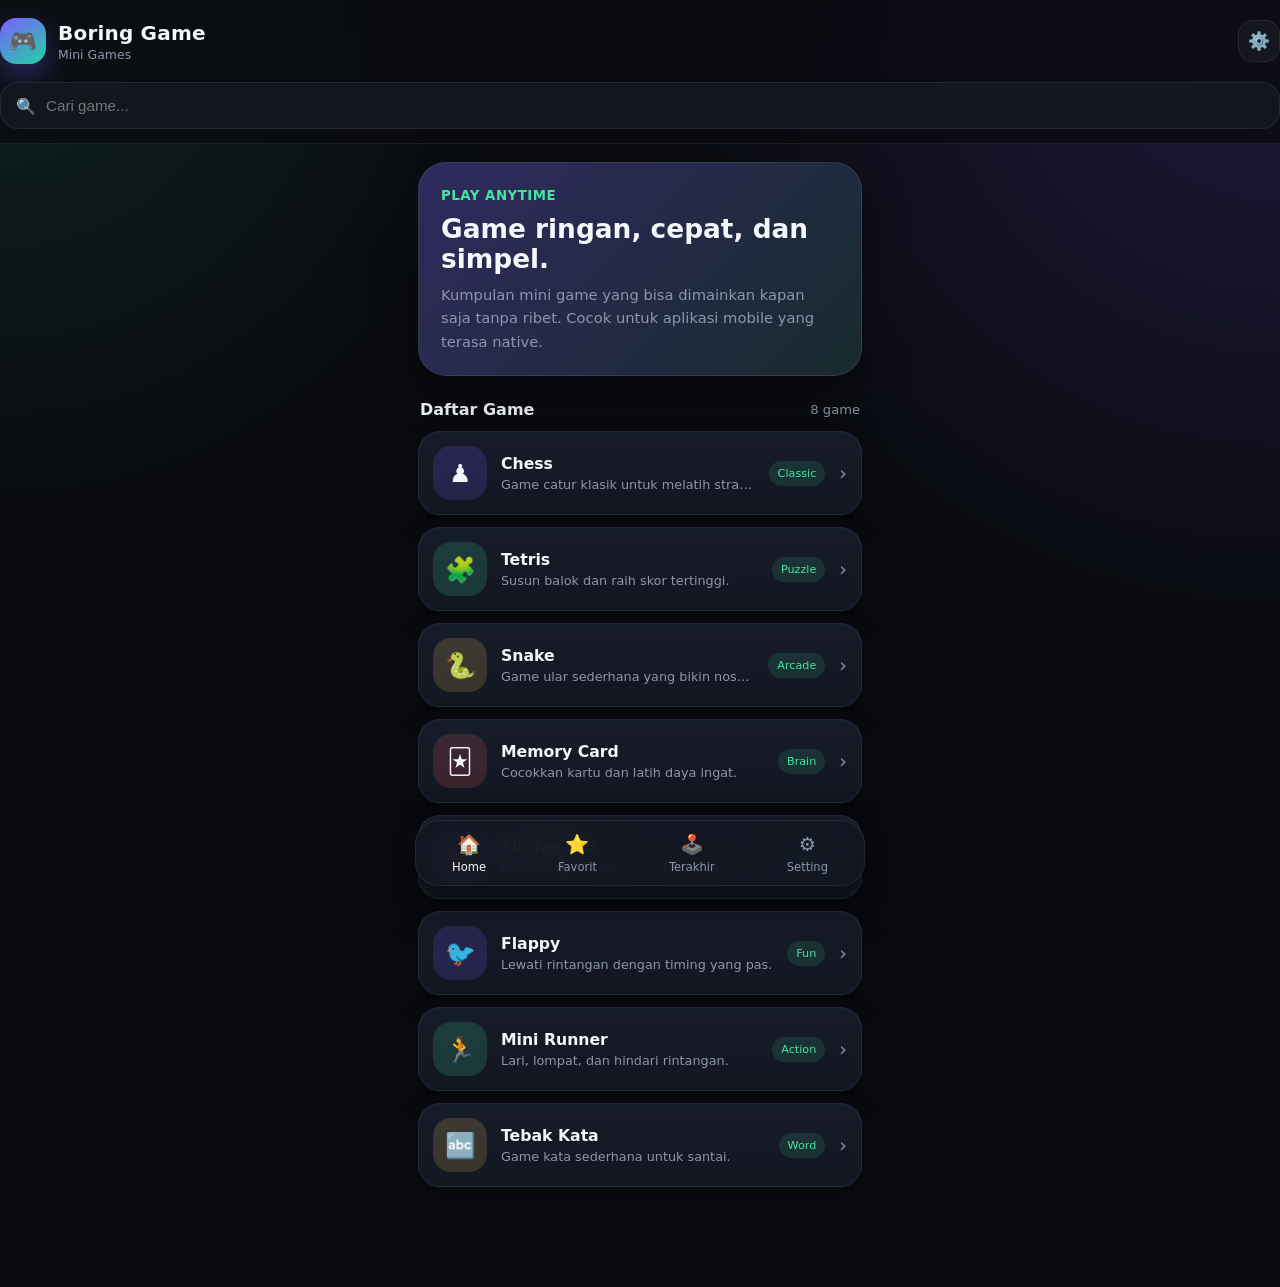
==== index.html @ 553b9659 "Update index.html" ====
<!DOCTYPE html>
<html lang="id">
<head>
<meta charset="UTF-8" />
<meta name="viewport" content="width=device-width, initial-scale=1.0, viewport-fit=cover" />
<title>Boring Game</title>
<link rel="stylesheet" href="style.css">
<link rel="stylesheet" href="css/header.css">
<link rel="stylesheet" href="css/footer.css">
</head>

<body>
  <div id="header"></div>
<main class="app">

  <section class="hero">
    <small>PLAY ANYTIME</small>
    <h2>Game ringan, cepat, dan simpel.</h2>
    <p>
      Kumpulan mini game yang bisa dimainkan kapan saja tanpa ribet.
      Cocok untuk aplikasi mobile yang terasa native.
    </p>
  </section>

  <div class="section-title">
    <h3>Daftar Game</h3>
    <span id="gameCount">8 game</span>
  </div>

  <section class="game-list" id="gameList">

    <a href="games/chess.html" class="game-card" style="--i:1" data-title="chess catur">
      <div class="game-icon purple">♟️</div>
      <div class="game-info">
        <h4>Chess</h4>
        <p>Game catur klasik untuk melatih strategi.</p>
      </div>
      <span class="badge">Classic</span>
      <span class="arrow">›</span>
    </a>

    <a href="games/tetris.html" class="game-card" style="--i:2" data-title="tetris puzzle balok">
      <div class="game-icon green">🧩</div>
      <div class="game-info">
        <h4>Tetris</h4>
        <p>Susun balok dan raih skor tertinggi.</p>
      </div>
      <span class="badge">Puzzle</span>
      <span class="arrow">›</span>
    </a>

    <a href="games/snake.html" class="game-card" style="--i:3" data-title="ular snake">
      <div class="game-icon yellow">🐍</div>
      <div class="game-info">
        <h4>Snake</h4>
        <p>Game ular sederhana yang bikin nostalgia.</p>
      </div>
      <span class="badge">Arcade</span>
      <span class="arrow">›</span>
    </a>

    <a href="games/memory.html" class="game-card" style="--i:4" data-title="memory card kartu ingatan">
      <div class="game-icon red">🃏</div>
      <div class="game-info">
        <h4>Memory Card</h4>
        <p>Cocokkan kartu dan latih daya ingat.</p>
      </div>
      <span class="badge">Brain</span>
      <span class="arrow">›</span>
    </a>

    <a href="games/tictactoe.html" class="game-card" style="--i:5" data-title="tic tac toe silang bulat">
      <div class="game-icon blue">⭕</div>
      <div class="game-info">
        <h4>Tic Tac Toe</h4>
        <p>Game X dan O yang ringan dan cepat.</p>
      </div>
      <span class="badge">Quick</span>
      <span class="arrow">›</span>
    </a>

    <a href="games/flappy.html" class="game-card" style="--i:6" data-title="flappy bird terbang">
      <div class="game-icon purple">🐦</div>
      <div class="game-info">
        <h4>Flappy</h4>
        <p>Lewati rintangan dengan timing yang pas.</p>
      </div>
      <span class="badge">Fun</span>
      <span class="arrow">›</span>
    </a>

    <a href="games/runner.html" class="game-card" style="--i:7" data-title="runner lari">
      <div class="game-icon green">🏃</div>
      <div class="game-info">
        <h4>Mini Runner</h4>
        <p>Lari, lompat, dan hindari rintangan.</p>
      </div>
      <span class="badge">Action</span>
      <span class="arrow">›</span>
    </a>

    <a href="games/word.html" class="game-card" style="--i:8" data-title="word tebak kata">
      <div class="game-icon yellow">🔤</div>
      <div class="game-info">
        <h4>Tebak Kata</h4>
        <p>Game kata sederhana untuk santai.</p>
      </div>
      <span class="badge">Word</span>
      <span class="arrow">›</span>
    </a>

  </section>

</main>
  <div id="footer"></div>
  <script src="js/loader.js"></script>
<script>
const searchInput = document.getElementById("searchInput");
const gameCards = document.querySelectorAll(".game-card");
const gameCount = document.getElementById("gameCount");

searchInput.addEventListener("input", () => {
  const keyword = searchInput.value.toLowerCase().trim();
  let visible = 0;

  gameCards.forEach(card => {
    const title = card.dataset.title.toLowerCase();
    const match = title.includes(keyword);

    card.style.display = match ? "flex" : "none";
    if(match) visible++;
  });

  gameCount.textContent = visible + " game";
});
</script>

</body>
</html>
---- style.css ----
:root{
  --bg:#090b10;
  --card:#121621;
  --card-soft:#171c2a;
  --text:#f4f7fb;
  --muted:#8d96aa;
  --line:rgba(255,255,255,.08);
  --primary:#7c5cff;
  --primary-soft:rgba(124,92,255,.16);
  --green:#43e6a0;
  --yellow:#ffd166;
  --red:#ff6b6b;
  --shadow:0 18px 45px rgba(0,0,0,.38);
}

*{
  box-sizing:border-box;
  -webkit-tap-highlight-color:transparent;
}

html{
  scroll-behavior:smooth;
}

body{
  margin:0;
  font-family:system-ui,-apple-system,BlinkMacSystemFont,"Segoe UI",sans-serif;
  background:
    radial-gradient(circle at top right, rgba(124,92,255,.18), transparent 35%),
    radial-gradient(circle at top left, rgba(67,230,160,.10), transparent 28%),
    var(--bg);
  color:var(--text);
  min-height:100vh;
}

.app{
  max-width:480px;
  margin:0 auto;
  min-height:100vh;
  padding:0 18px 100px;
}

.hero{
  border-radius:28px;
  padding:22px;
  background:
    linear-gradient(135deg, rgba(124,92,255,.28), rgba(67,230,160,.10)),
    var(--card);
  box-shadow:var(--shadow);
  border:1px solid var(--line);
  margin-bottom:20px;
  animation:fadeUp .55s ease both;
}

.hero small{
  color:var(--green);
  font-weight:700;
  letter-spacing:.5px;
}

.hero h2{
  margin:10px 0 8px;
  font-size:1.65rem;
  line-height:1.15;
}

.hero p{
  margin:0;
  color:var(--muted);
  font-size:.92rem;
  line-height:1.6;
}

.section-title{
  display:flex;
  align-items:center;
  justify-content:space-between;
  margin:24px 2px 12px;
}

.section-title h3{
  margin:0;
  font-size:1rem;
}

.section-title span{
  color:var(--muted);
  font-size:.82rem;
}

.game-list{
  display:flex;
  flex-direction:column;
  gap:12px;
}

.game-card{
  display:flex;
  align-items:center;
  gap:14px;
  text-decoration:none;
  color:var(--text);
  background:linear-gradient(180deg,var(--card-soft),var(--card));
  border:1px solid var(--line);
  border-radius:22px;
  padding:14px;
  box-shadow:0 10px 28px rgba(0,0,0,.22);
  animation:fadeUp .55s ease both;
  animation-delay:calc(var(--i) * 70ms);
  transition:.2s ease;
}

.game-card:active{
  transform:scale(.97);
  background:#1b2131;
}

.game-icon{
  width:54px;
  height:54px;
  border-radius:18px;
  display:flex;
  align-items:center;
  justify-content:center;
  font-size:1.55rem;
  flex-shrink:0;
}

.purple{background:rgba(124,92,255,.18);}
.green{background:rgba(67,230,160,.16);}
.yellow{background:rgba(255,209,102,.16);}
.red{background:rgba(255,107,107,.16);}
.blue{background:rgba(90,169,255,.16);}

.game-info{
  flex:1;
  min-width:0;
}

.game-info h4{
  margin:0 0 4px;
  font-size:.98rem;
}

.game-info p{
  margin:0;
  color:var(--muted);
  font-size:.8rem;
  white-space:nowrap;
  overflow:hidden;
  text-overflow:ellipsis;
}

.badge{
  font-size:.7rem;
  color:var(--green);
  background:rgba(67,230,160,.12);
  padding:6px 9px;
  border-radius:999px;
}

.arrow{
  color:var(--muted);
  font-size:1.2rem;
}

@keyframes fadeUp{
  from{
    opacity:0;
    transform:translateY(18px);
  }
  to{
    opacity:1;
    transform:translateY(0);
  }
}
---- css/header.css ----
.app-header{
  position:sticky;
  top:0;
  z-index:10;
  margin:0 -18px 18px;
  padding:18px 18px 14px;
  background:rgba(9,11,16,.78);
  backdrop-filter:blur(18px);
  border-bottom:1px solid var(--line);
}

.status-row{
  display:flex;
  align-items:center;
  justify-content:space-between;
  margin-bottom:18px;
}

.brand{
  display:flex;
  align-items:center;
  gap:12px;
}

.logo{
  width:46px;
  height:46px;
  border-radius:16px;
  background:linear-gradient(145deg,var(--primary),#20d6a2);
  display:flex;
  align-items:center;
  justify-content:center;
  font-size:1.4rem;
  box-shadow:0 12px 30px rgba(124,92,255,.35);
}

.brand h1{
  margin:0;
  font-size:1.25rem;
  letter-spacing:.2px;
}

.brand p{
  margin:2px 0 0;
  color:var(--muted);
  font-size:.78rem;
}

.icon-btn{
  width:42px;
  height:42px;
  border:1px solid var(--line);
  background:rgba(255,255,255,.04);
  color:var(--text);
  border-radius:15px;
  font-size:1.1rem;
}

.search-box{
  position:relative;
}

.search-box input{
  width:100%;
  border:none;
  outline:none;
  border-radius:18px;
  background:var(--card);
  color:var(--text);
  padding:15px 16px 15px 46px;
  font-size:.95rem;
  box-shadow:inset 0 0 0 1px var(--line);
}

.search-box span{
  position:absolute;
  left:16px;
  top:50%;
  transform:translateY(-50%);
  color:var(--muted);
}
---- css/footer.css ----
.bottom-nav{
  position:fixed;
  left:50%;
  bottom:14px;
  transform:translateX(-50%);
  width:min(450px, calc(100% - 28px));
  height:66px;
  background:rgba(18,22,33,.82);
  backdrop-filter:blur(20px);
  border:1px solid var(--line);
  border-radius:24px;
  display:flex;
  justify-content:space-around;
  align-items:center;
  box-shadow:0 18px 45px rgba(0,0,0,.45);
  z-index:20;
}

.nav-item{
  text-decoration:none;
  color:var(--muted);
  font-size:.72rem;
  display:flex;
  flex-direction:column;
  align-items:center;
  gap:4px;
}

.nav-item span:first-child{
  font-size:1.2rem;
}

.nav-item.active{
  color:var(--text);
}
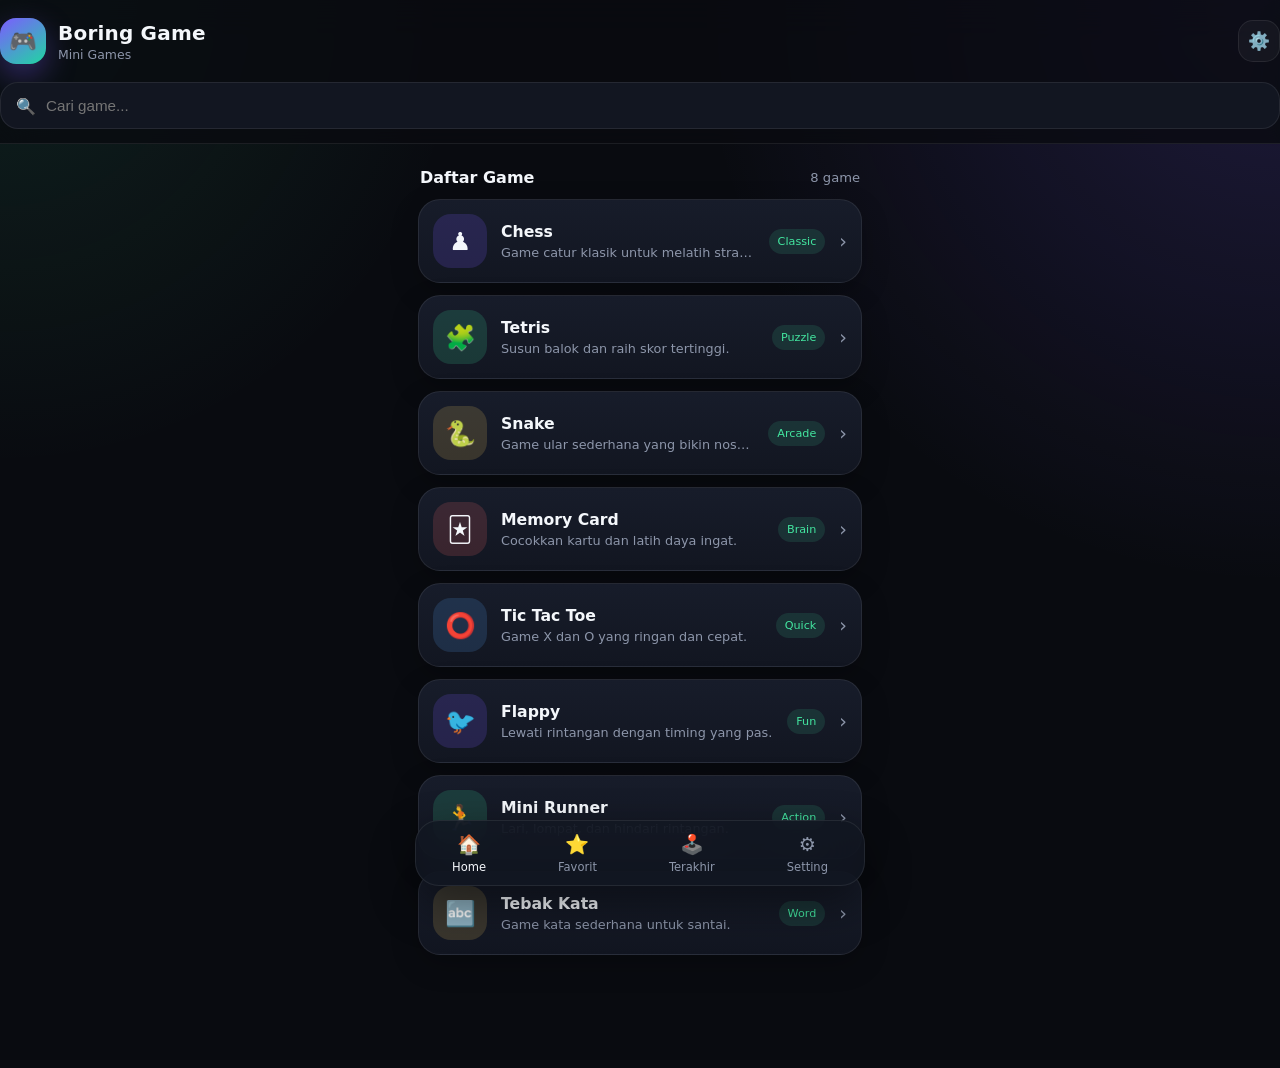
==== commit 37a14002: "Update index.html" ====
--- a/index.html
+++ b/index.html
@@ -12,16 +12,6 @@
 <body>
   <div id="header"></div>
 <main class="app">
-
-  <section class="hero">
-    <small>PLAY ANYTIME</small>
-    <h2>Game ringan, cepat, dan simpel.</h2>
-    <p>
-      Kumpulan mini game yang bisa dimainkan kapan saja tanpa ribet.
-      Cocok untuk aplikasi mobile yang terasa native.
-    </p>
-  </section>
-
   <div class="section-title">
     <h3>Daftar Game</h3>
     <span id="gameCount">8 game</span>
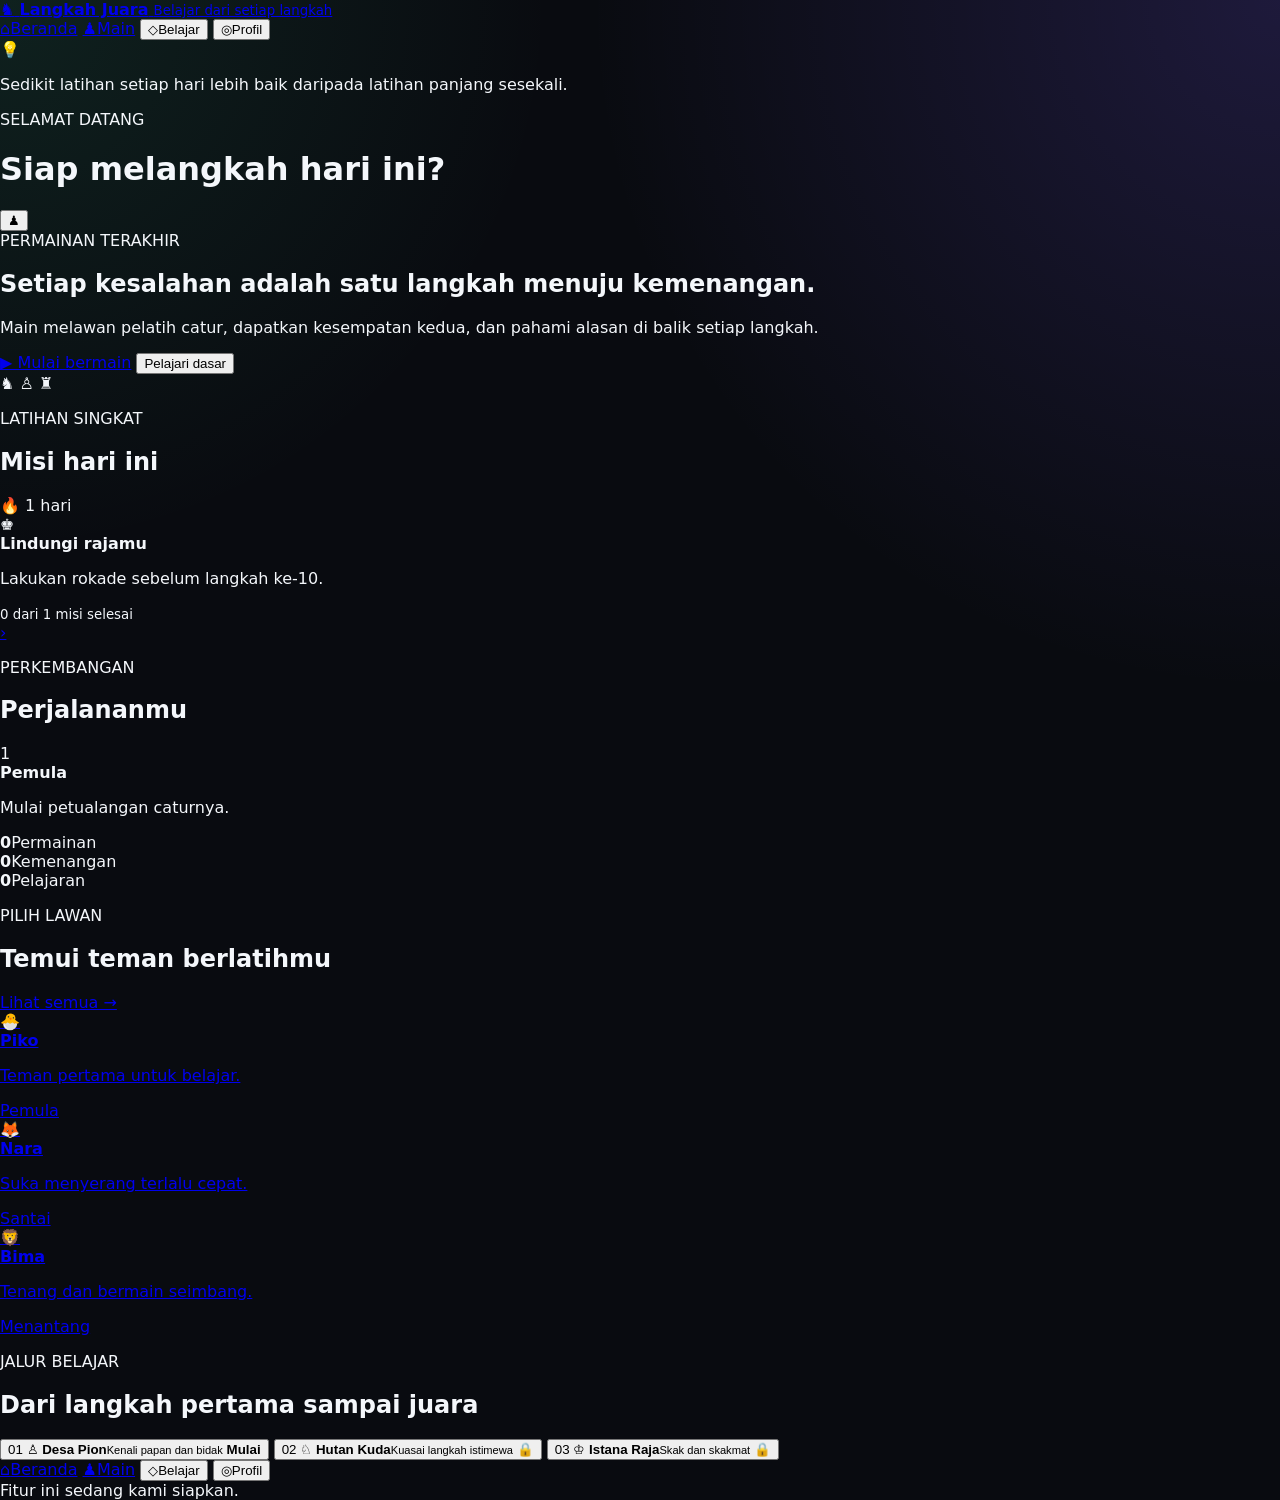
==== commit 7e199867: "Redesign homepage as focused chess learning app" ====
--- a/index.html
+++ b/index.html
@@ -1,129 +1,191 @@
 <!DOCTYPE html>
 <html lang="id">
 <head>
-<meta charset="UTF-8" />
-<meta name="viewport" content="width=device-width, initial-scale=1.0, viewport-fit=cover" />
-<title>Boring Game</title>
-<link rel="stylesheet" href="style.css">
-<link rel="stylesheet" href="css/header.css">
-<link rel="stylesheet" href="css/footer.css">
+  <meta charset="UTF-8">
+  <meta name="viewport" content="width=device-width, initial-scale=1.0, viewport-fit=cover">
+  <meta name="theme-color" content="#0b1020">
+  <meta name="description" content="Belajar dan bermain catur dengan pelatih yang ramah untuk pemula.">
+  <title>Langkah Juara — Belajar Catur</title>
+  <link rel="stylesheet" href="style.css">
 </head>
+<body>
+  <div class="app-shell">
+    <aside class="sidebar" aria-label="Navigasi utama">
+      <a class="brand" href="index.html" aria-label="Langkah Juara">
+        <span class="brand-mark">♞</span>
+        <span>
+          <strong>Langkah Juara</strong>
+          <small>Belajar dari setiap langkah</small>
+        </span>
+      </a>
 
-<body>
-  <div id="header"></div>
-<main class="app">
-  <div class="section-title">
-    <h3>Daftar Game</h3>
-    <span id="gameCount">8 game</span>
+      <nav class="side-nav">
+        <a class="nav-link active" href="index.html"><span>⌂</span>Beranda</a>
+        <a class="nav-link" href="games/chess.html"><span>♟</span>Main</a>
+        <button class="nav-link is-locked" type="button" data-coming-soon><span>◇</span>Belajar</button>
+        <button class="nav-link is-locked" type="button" data-coming-soon><span>◎</span>Profil</button>
+      </nav>
+
+      <div class="sidebar-tip">
+        <span>💡</span>
+        <p>Sedikit latihan setiap hari lebih baik daripada latihan panjang sesekali.</p>
+      </div>
+    </aside>
+
+    <main class="main-content">
+      <header class="topbar">
+        <div>
+          <p class="eyebrow">SELAMAT DATANG</p>
+          <h1>Siap melangkah hari ini?</h1>
+        </div>
+        <button class="profile-button" type="button" data-coming-soon aria-label="Buka profil">
+          <span>♟</span>
+        </button>
+      </header>
+
+      <section class="hero-card">
+        <div class="hero-copy">
+          <span class="hero-label">PERMAINAN TERAKHIR</span>
+          <h2>Setiap kesalahan adalah satu langkah menuju kemenangan.</h2>
+          <p>Main melawan pelatih catur, dapatkan kesempatan kedua, dan pahami alasan di balik setiap langkah.</p>
+          <div class="hero-actions">
+            <a class="button button-primary" href="games/chess.html">▶ Mulai bermain</a>
+            <button class="button button-ghost" type="button" data-coming-soon>Pelajari dasar</button>
+          </div>
+        </div>
+        <div class="hero-visual" aria-hidden="true">
+          <div class="chess-orbit orbit-one"></div>
+          <div class="chess-orbit orbit-two"></div>
+          <span class="hero-knight">♞</span>
+          <span class="floating-piece piece-one">♙</span>
+          <span class="floating-piece piece-two">♜</span>
+        </div>
+      </section>
+
+      <div class="dashboard-grid">
+        <section class="panel daily-panel">
+          <div class="section-heading">
+            <div>
+              <p class="eyebrow">LATIHAN SINGKAT</p>
+              <h2>Misi hari ini</h2>
+            </div>
+            <span class="streak">🔥 1 hari</span>
+          </div>
+
+          <div class="mission-card">
+            <div class="mission-icon">♚</div>
+            <div class="mission-copy">
+              <strong>Lindungi rajamu</strong>
+              <p>Lakukan rokade sebelum langkah ke-10.</p>
+              <div class="progress-track"><span style="width: 20%"></span></div>
+              <small>0 dari 1 misi selesai</small>
+            </div>
+            <a class="circle-button" href="games/chess.html" aria-label="Mulai misi">›</a>
+          </div>
+        </section>
+
+        <section class="panel progress-panel">
+          <div class="section-heading">
+            <div>
+              <p class="eyebrow">PERKEMBANGAN</p>
+              <h2>Perjalananmu</h2>
+            </div>
+          </div>
+          <div class="level-summary">
+            <div class="level-ring"><span>1</span></div>
+            <div>
+              <strong>Pemula</strong>
+              <p>Mulai petualangan caturnya.</p>
+            </div>
+          </div>
+          <div class="stat-row">
+            <div><strong>0</strong><span>Permainan</span></div>
+            <div><strong>0</strong><span>Kemenangan</span></div>
+            <div><strong>0</strong><span>Pelajaran</span></div>
+          </div>
+        </section>
+      </div>
+
+      <section class="content-section">
+        <div class="section-heading">
+          <div>
+            <p class="eyebrow">PILIH LAWAN</p>
+            <h2>Temui teman berlatihmu</h2>
+          </div>
+          <a class="text-link" href="games/chess.html">Lihat semua →</a>
+        </div>
+
+        <div class="bot-grid">
+          <a class="bot-card bot-piko" href="games/chess.html?level=1">
+            <div class="bot-avatar">🐣</div>
+            <div><strong>Piko</strong><p>Teman pertama untuk belajar.</p></div>
+            <span class="difficulty easy">Pemula</span>
+          </a>
+          <a class="bot-card bot-nara" href="games/chess.html?level=2">
+            <div class="bot-avatar">🦊</div>
+            <div><strong>Nara</strong><p>Suka menyerang terlalu cepat.</p></div>
+            <span class="difficulty medium">Santai</span>
+          </a>
+          <a class="bot-card bot-bima" href="games/chess.html?level=3">
+            <div class="bot-avatar">🦁</div>
+            <div><strong>Bima</strong><p>Tenang dan bermain seimbang.</p></div>
+            <span class="difficulty hard">Menantang</span>
+          </a>
+        </div>
+      </section>
+
+      <section class="content-section learning-section">
+        <div class="section-heading">
+          <div>
+            <p class="eyebrow">JALUR BELAJAR</p>
+            <h2>Dari langkah pertama sampai juara</h2>
+          </div>
+        </div>
+
+        <div class="lesson-track">
+          <button class="lesson-card current" type="button" data-coming-soon>
+            <span class="lesson-number">01</span>
+            <span class="lesson-icon">♙</span>
+            <span><strong>Desa Pion</strong><small>Kenali papan dan bidak</small></span>
+            <b>Mulai</b>
+          </button>
+          <button class="lesson-card locked" type="button" data-coming-soon>
+            <span class="lesson-number">02</span>
+            <span class="lesson-icon">♘</span>
+            <span><strong>Hutan Kuda</strong><small>Kuasai langkah istimewa</small></span>
+            <b>🔒</b>
+          </button>
+          <button class="lesson-card locked" type="button" data-coming-soon>
+            <span class="lesson-number">03</span>
+            <span class="lesson-icon">♔</span>
+            <span><strong>Istana Raja</strong><small>Skak dan skakmat</small></span>
+            <b>🔒</b>
+          </button>
+        </div>
+      </section>
+    </main>
   </div>
 
-  <section class="game-list" id="gameList">
+  <nav class="mobile-nav" aria-label="Navigasi seluler">
+    <a class="active" href="index.html"><span>⌂</span>Beranda</a>
+    <a href="games/chess.html"><span>♟</span>Main</a>
+    <button type="button" data-coming-soon><span>◇</span>Belajar</button>
+    <button type="button" data-coming-soon><span>◎</span>Profil</button>
+  </nav>
 
-    <a href="games/chess.html" class="game-card" style="--i:1" data-title="chess catur">
-      <div class="game-icon purple">♟️</div>
-      <div class="game-info">
-        <h4>Chess</h4>
-        <p>Game catur klasik untuk melatih strategi.</p>
-      </div>
-      <span class="badge">Classic</span>
-      <span class="arrow">›</span>
-    </a>
+  <div class="toast" id="comingSoonToast" role="status" aria-live="polite">Fitur ini sedang kami siapkan.</div>
 
-    <a href="games/tetris.html" class="game-card" style="--i:2" data-title="tetris puzzle balok">
-      <div class="game-icon green">🧩</div>
-      <div class="game-info">
-        <h4>Tetris</h4>
-        <p>Susun balok dan raih skor tertinggi.</p>
-      </div>
-      <span class="badge">Puzzle</span>
-      <span class="arrow">›</span>
-    </a>
+  <script>
+    const toast = document.getElementById("comingSoonToast");
+    let toastTimer;
 
-    <a href="games/snake.html" class="game-card" style="--i:3" data-title="ular snake">
-      <div class="game-icon yellow">🐍</div>
-      <div class="game-info">
-        <h4>Snake</h4>
-        <p>Game ular sederhana yang bikin nostalgia.</p>
-      </div>
-      <span class="badge">Arcade</span>
-      <span class="arrow">›</span>
-    </a>
-
-    <a href="games/memory.html" class="game-card" style="--i:4" data-title="memory card kartu ingatan">
-      <div class="game-icon red">🃏</div>
-      <div class="game-info">
-        <h4>Memory Card</h4>
-        <p>Cocokkan kartu dan latih daya ingat.</p>
-      </div>
-      <span class="badge">Brain</span>
-      <span class="arrow">›</span>
-    </a>
-
-    <a href="games/tictactoe.html" class="game-card" style="--i:5" data-title="tic tac toe silang bulat">
-      <div class="game-icon blue">⭕</div>
-      <div class="game-info">
-        <h4>Tic Tac Toe</h4>
-        <p>Game X dan O yang ringan dan cepat.</p>
-      </div>
-      <span class="badge">Quick</span>
-      <span class="arrow">›</span>
-    </a>
-
-    <a href="games/flappy.html" class="game-card" style="--i:6" data-title="flappy bird terbang">
-      <div class="game-icon purple">🐦</div>
-      <div class="game-info">
-        <h4>Flappy</h4>
-        <p>Lewati rintangan dengan timing yang pas.</p>
-      </div>
-      <span class="badge">Fun</span>
-      <span class="arrow">›</span>
-    </a>
-
-    <a href="games/runner.html" class="game-card" style="--i:7" data-title="runner lari">
-      <div class="game-icon green">🏃</div>
-      <div class="game-info">
-        <h4>Mini Runner</h4>
-        <p>Lari, lompat, dan hindari rintangan.</p>
-      </div>
-      <span class="badge">Action</span>
-      <span class="arrow">›</span>
-    </a>
-
-    <a href="games/word.html" class="game-card" style="--i:8" data-title="word tebak kata">
-      <div class="game-icon yellow">🔤</div>
-      <div class="game-info">
-        <h4>Tebak Kata</h4>
-        <p>Game kata sederhana untuk santai.</p>
-      </div>
-      <span class="badge">Word</span>
-      <span class="arrow">›</span>
-    </a>
-
-  </section>
-
-</main>
-  <div id="footer"></div>
-  <script src="js/loader.js"></script>
-<script>
-const searchInput = document.getElementById("searchInput");
-const gameCards = document.querySelectorAll(".game-card");
-const gameCount = document.getElementById("gameCount");
-
-searchInput.addEventListener("input", () => {
-  const keyword = searchInput.value.toLowerCase().trim();
-  let visible = 0;
-
-  gameCards.forEach(card => {
-    const title = card.dataset.title.toLowerCase();
-    const match = title.includes(keyword);
-
-    card.style.display = match ? "flex" : "none";
-    if(match) visible++;
-  });
-
-  gameCount.textContent = visible + " game";
-});
-</script>
-
+    document.querySelectorAll("[data-coming-soon]").forEach(button => {
+      button.addEventListener("click", () => {
+        toast.classList.add("show");
+        clearTimeout(toastTimer);
+        toastTimer = setTimeout(() => toast.classList.remove("show"), 2200);
+      });
+    });
+  </script>
 </body>
 </html>
--- a/style.css
+++ b/style.css
@@ -37,7 +37,7 @@
   max-width:480px;
   margin:0 auto;
   min-height:100vh;
-  padding:0 18px 100px;
+ padding-top:120px;
 }
 
 .hero{
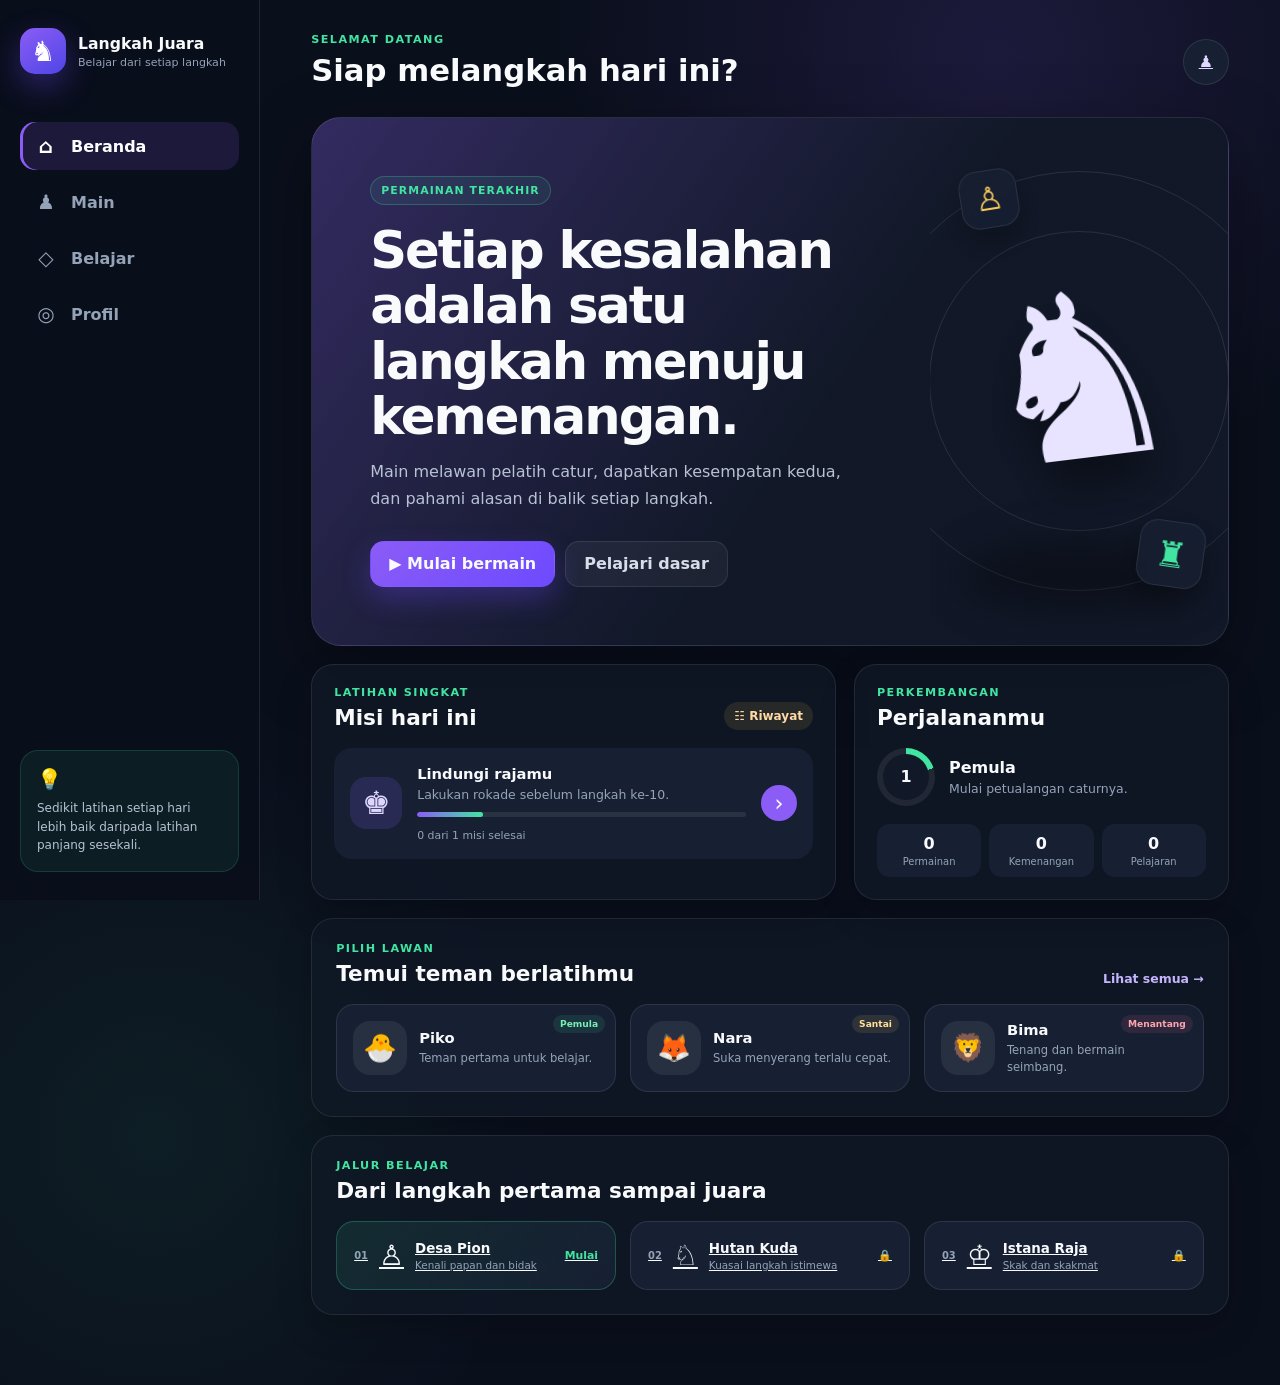
==== commit 5bc4e9ab: "Connect home page to learning, profile, and progress" ====
--- a/index.html
+++ b/index.html
@@ -22,8 +22,8 @@
       <nav class="side-nav">
         <a class="nav-link active" href="index.html"><span>⌂</span>Beranda</a>
         <a class="nav-link" href="games/chess.html"><span>♟</span>Main</a>
-        <button class="nav-link is-locked" type="button" data-coming-soon><span>◇</span>Belajar</button>
-        <button class="nav-link is-locked" type="button" data-coming-soon><span>◎</span>Profil</button>
+        <a class="nav-link" href="belajar.html"><span>◇</span>Belajar</a>
+        <a class="nav-link" href="profil.html"><span>◎</span>Profil</a>
       </nav>
 
       <div class="sidebar-tip">
@@ -38,9 +38,7 @@
           <p class="eyebrow">SELAMAT DATANG</p>
           <h1>Siap melangkah hari ini?</h1>
         </div>
-        <button class="profile-button" type="button" data-coming-soon aria-label="Buka profil">
-          <span>♟</span>
-        </button>
+        <a class="profile-button" href="profil.html" aria-label="Buka profil"><span>♟</span></a>
       </header>
 
       <section class="hero-card">
@@ -50,7 +48,7 @@
           <p>Main melawan pelatih catur, dapatkan kesempatan kedua, dan pahami alasan di balik setiap langkah.</p>
           <div class="hero-actions">
             <a class="button button-primary" href="games/chess.html">▶ Mulai bermain</a>
-            <button class="button button-ghost" type="button" data-coming-soon>Pelajari dasar</button>
+            <a class="button button-ghost" href="belajar.html">Pelajari dasar</a>
           </div>
         </div>
         <div class="hero-visual" aria-hidden="true">
@@ -69,7 +67,7 @@
               <p class="eyebrow">LATIHAN SINGKAT</p>
               <h2>Misi hari ini</h2>
             </div>
-            <span class="streak">🔥 1 hari</span>
+            <a class="streak" href="riwayat.html" style="text-decoration:none">☷ Riwayat</a>
           </div>
 
           <div class="mission-card">
@@ -92,16 +90,14 @@
             </div>
           </div>
           <div class="level-summary">
-            <div class="level-ring"><span>1</span></div>
+            <div class="level-ring"><span data-level>1</span></div>
             <div>
               <strong>Pemula</strong>
               <p>Mulai petualangan caturnya.</p>
             </div>
           </div>
           <div class="stat-row">
-            <div><strong>0</strong><span>Permainan</span></div>
-            <div><strong>0</strong><span>Kemenangan</span></div>
-            <div><strong>0</strong><span>Pelajaran</span></div>
+            <div><strong data-stat="games">0</strong><span>Permainan</span></div><div><strong data-stat="wins">0</strong><span>Kemenangan</span></div><div><strong data-lesson-count>0</strong><span>Pelajaran</span></div>
           </div>
         </section>
       </div>
@@ -143,24 +139,24 @@
         </div>
 
         <div class="lesson-track">
-          <button class="lesson-card current" type="button" data-coming-soon>
+          <a class="lesson-card current" href="pelajaran.html?lesson=pion">
             <span class="lesson-number">01</span>
             <span class="lesson-icon">♙</span>
             <span><strong>Desa Pion</strong><small>Kenali papan dan bidak</small></span>
             <b>Mulai</b>
-          </button>
-          <button class="lesson-card locked" type="button" data-coming-soon>
+          </a>
+          <a class="lesson-card" href="pelajaran.html?lesson=kuda">
             <span class="lesson-number">02</span>
             <span class="lesson-icon">♘</span>
             <span><strong>Hutan Kuda</strong><small>Kuasai langkah istimewa</small></span>
             <b>🔒</b>
-          </button>
-          <button class="lesson-card locked" type="button" data-coming-soon>
+          </a>
+          <a class="lesson-card" href="pelajaran.html?lesson=raja">
             <span class="lesson-number">03</span>
             <span class="lesson-icon">♔</span>
             <span><strong>Istana Raja</strong><small>Skak dan skakmat</small></span>
             <b>🔒</b>
-          </button>
+          </a>
         </div>
       </section>
     </main>
@@ -169,23 +165,9 @@
   <nav class="mobile-nav" aria-label="Navigasi seluler">
     <a class="active" href="index.html"><span>⌂</span>Beranda</a>
     <a href="games/chess.html"><span>♟</span>Main</a>
-    <button type="button" data-coming-soon><span>◇</span>Belajar</button>
-    <button type="button" data-coming-soon><span>◎</span>Profil</button>
+    <a href="belajar.html"><span>◇</span>Belajar</a>
+    <a href="profil.html"><span>◎</span>Profil</a>
   </nav>
-
-  <div class="toast" id="comingSoonToast" role="status" aria-live="polite">Fitur ini sedang kami siapkan.</div>
-
-  <script>
-    const toast = document.getElementById("comingSoonToast");
-    let toastTimer;
-
-    document.querySelectorAll("[data-coming-soon]").forEach(button => {
-      button.addEventListener("click", () => {
-        toast.classList.add("show");
-        clearTimeout(toastTimer);
-        toastTimer = setTimeout(() => toast.classList.remove("show"), 2200);
-      });
-    });
-  </script>
+  <script src="app.js"></script>
 </body>
 </html>
--- a/style.css
+++ b/style.css
@@ -1,16 +1,20 @@
 :root{
-  --bg:#090b10;
-  --card:#121621;
-  --card-soft:#171c2a;
-  --text:#f4f7fb;
-  --muted:#8d96aa;
-  --line:rgba(255,255,255,.08);
-  --primary:#7c5cff;
-  --primary-soft:rgba(124,92,255,.16);
-  --green:#43e6a0;
-  --yellow:#ffd166;
-  --red:#ff6b6b;
-  --shadow:0 18px 45px rgba(0,0,0,.38);
+  --bg:#0a0f1c;
+  --surface:#111827;
+  --surface-2:#172033;
+  --surface-3:#202b42;
+  --text:#f8fafc;
+  --muted:#94a3b8;
+  --line:rgba(255,255,255,.09);
+  --primary:#8b5cf6;
+  --primary-2:#6d4aff;
+  --green:#41e5a1;
+  --gold:#f7c95c;
+  --danger:#fb7185;
+  --shadow:0 24px 70px rgba(0,0,0,.34);
+  --radius-sm:16px;
+  --radius-md:22px;
+  --radius-lg:30px;
 }
 
 *{
@@ -24,153 +28,922 @@
 
 body{
   margin:0;
-  font-family:system-ui,-apple-system,BlinkMacSystemFont,"Segoe UI",sans-serif;
+  min-height:100vh;
+  color:var(--text);
+  font-family:Inter,ui-sans-serif,system-ui,-apple-system,BlinkMacSystemFont,"Segoe UI",sans-serif;
   background:
-    radial-gradient(circle at top right, rgba(124,92,255,.18), transparent 35%),
-    radial-gradient(circle at top left, rgba(67,230,160,.10), transparent 28%),
+    radial-gradient(circle at 78% 4%,rgba(139,92,246,.14),transparent 28rem),
+    radial-gradient(circle at 12% 82%,rgba(65,229,161,.07),transparent 25rem),
     var(--bg);
-  color:var(--text);
+}
+
+button,
+a{
+  font:inherit;
+}
+
+button{
+  color:inherit;
+}
+
+a{
+  color:inherit;
+}
+
+button:focus-visible,
+a:focus-visible{
+  outline:3px solid rgba(65,229,161,.7);
+  outline-offset:3px;
+}
+
+.app-shell{
   min-height:100vh;
 }
 
-.app{
-  max-width:480px;
-  margin:0 auto;
-  min-height:100vh;
- padding-top:120px;
-}
-
-.hero{
-  border-radius:28px;
-  padding:22px;
-  background:
-    linear-gradient(135deg, rgba(124,92,255,.28), rgba(67,230,160,.10)),
-    var(--card);
-  box-shadow:var(--shadow);
-  border:1px solid var(--line);
-  margin-bottom:20px;
-  animation:fadeUp .55s ease both;
-}
-
-.hero small{
-  color:var(--green);
+.sidebar{
+  position:fixed;
+  inset:0 auto 0 0;
+  z-index:30;
+  width:260px;
+  padding:28px 20px;
+  display:flex;
+  flex-direction:column;
+  background:rgba(10,15,28,.91);
+  border-right:1px solid var(--line);
+  backdrop-filter:blur(20px);
+}
+
+.brand{
+  display:flex;
+  align-items:center;
+  gap:12px;
+  text-decoration:none;
+}
+
+.brand-mark{
+  width:46px;
+  height:46px;
+  display:grid;
+  place-items:center;
+  border-radius:15px;
+  color:#fff;
+  font-size:1.75rem;
+  background:linear-gradient(145deg,var(--primary),#4f46e5);
+  box-shadow:0 12px 30px rgba(109,74,255,.34);
+}
+
+.brand strong,
+.brand small{
+  display:block;
+}
+
+.brand strong{
+  font-size:.98rem;
+}
+
+.brand small{
+  margin-top:3px;
+  color:var(--muted);
+  font-size:.69rem;
+}
+
+.side-nav{
+  display:grid;
+  gap:8px;
+  margin-top:48px;
+}
+
+.nav-link{
+  width:100%;
+  min-height:48px;
+  padding:0 14px;
+  display:flex;
+  align-items:center;
+  gap:13px;
+  border:0;
+  border-radius:15px;
+  color:var(--muted);
+  background:transparent;
+  text-decoration:none;
   font-weight:700;
-  letter-spacing:.5px;
-}
-
-.hero h2{
-  margin:10px 0 8px;
-  font-size:1.65rem;
-  line-height:1.15;
-}
-
-.hero p{
-  margin:0;
-  color:var(--muted);
-  font-size:.92rem;
-  line-height:1.6;
-}
-
-.section-title{
+  cursor:pointer;
+  text-align:left;
+}
+
+.nav-link span{
+  width:24px;
+  text-align:center;
+  font-size:1.25rem;
+}
+
+.nav-link:hover,
+.nav-link.active{
+  color:#fff;
+  background:rgba(139,92,246,.14);
+}
+
+.nav-link.active{
+  box-shadow:inset 3px 0 var(--primary);
+}
+
+.nav-link.is-locked{
+  opacity:.72;
+}
+
+.sidebar-tip{
+  margin-top:auto;
+  padding:16px;
+  border:1px solid rgba(65,229,161,.16);
+  border-radius:18px;
+  background:rgba(65,229,161,.07);
+}
+
+.sidebar-tip span{
+  font-size:1.25rem;
+}
+
+.sidebar-tip p{
+  margin:8px 0 0;
+  color:#b8c2d4;
+  font-size:.75rem;
+  line-height:1.55;
+}
+
+.main-content{
+  width:min(1180px,calc(100% - 260px));
+  margin-left:260px;
+  padding:34px clamp(28px,4vw,64px) 70px;
+}
+
+.topbar{
   display:flex;
   align-items:center;
   justify-content:space-between;
-  margin:24px 2px 12px;
-}
-
-.section-title h3{
+  gap:20px;
+  margin-bottom:28px;
+}
+
+.eyebrow{
+  margin:0 0 7px;
+  color:var(--green);
+  font-size:.7rem;
+  line-height:1;
+  font-weight:900;
+  letter-spacing:.13em;
+}
+
+.topbar h1{
   margin:0;
-  font-size:1rem;
-}
-
-.section-title span{
+  font-size:clamp(1.45rem,2.4vw,2.1rem);
+  line-height:1.2;
+}
+
+.profile-button{
+  width:46px;
+  height:46px;
+  display:grid;
+  place-items:center;
+  border:1px solid var(--line);
+  border-radius:50%;
+  color:#ddd6fe;
+  background:var(--surface-2);
+  cursor:pointer;
+}
+
+.hero-card{
+  min-height:330px;
+  display:grid;
+  grid-template-columns:minmax(0,1.35fr) minmax(260px,.65fr);
+  overflow:hidden;
+  border:1px solid var(--line);
+  border-radius:var(--radius-lg);
+  background:
+    linear-gradient(125deg,rgba(139,92,246,.28),rgba(17,24,39,.65) 56%),
+    var(--surface);
+  box-shadow:var(--shadow);
+}
+
+.hero-copy{
+  position:relative;
+  z-index:2;
+  padding:clamp(28px,5vw,58px);
+  align-self:center;
+}
+
+.hero-label{
+  display:inline-flex;
+  padding:7px 10px;
+  border:1px solid rgba(65,229,161,.25);
+  border-radius:999px;
+  color:var(--green);
+  background:rgba(65,229,161,.08);
+  font-size:.68rem;
+  font-weight:900;
+  letter-spacing:.1em;
+}
+
+.hero-copy h2{
+  max-width:680px;
+  margin:18px 0 14px;
+  font-size:clamp(1.75rem,4vw,3.35rem);
+  line-height:1.08;
+  letter-spacing:-.04em;
+}
+
+.hero-copy p{
+  max-width:660px;
+  margin:0;
+  color:#b8c2d4;
+  font-size:clamp(.9rem,1.4vw,1rem);
+  line-height:1.7;
+}
+
+.hero-actions{
+  display:flex;
+  flex-wrap:wrap;
+  gap:10px;
+  margin-top:28px;
+}
+
+.button{
+  min-height:46px;
+  padding:0 18px;
+  display:inline-flex;
+  align-items:center;
+  justify-content:center;
+  border:1px solid transparent;
+  border-radius:14px;
+  font-weight:850;
+  text-decoration:none;
+  cursor:pointer;
+  transition:transform .18s ease,filter .18s ease;
+}
+
+.button:hover{
+  transform:translateY(-2px);
+  filter:brightness(1.08);
+}
+
+.button-primary{
+  background:linear-gradient(135deg,var(--primary),var(--primary-2));
+  box-shadow:0 12px 28px rgba(109,74,255,.3);
+}
+
+.button-ghost{
+  border-color:var(--line);
+  color:#d7deea;
+  background:rgba(255,255,255,.05);
+}
+
+.hero-visual{
+  position:relative;
+  min-height:300px;
+  display:grid;
+  place-items:center;
+  overflow:hidden;
+}
+
+.hero-visual::after{
+  content:"";
+  position:absolute;
+  width:240px;
+  height:70px;
+  bottom:34px;
+  border-radius:50%;
+  background:rgba(0,0,0,.33);
+  filter:blur(20px);
+}
+
+.hero-knight{
+  position:relative;
+  z-index:2;
+  color:#e8e3ff;
+  font-family:Georgia,serif;
+  font-size:clamp(9rem,18vw,15rem);
+  line-height:1;
+  filter:drop-shadow(0 28px 22px rgba(0,0,0,.42));
+  transform:rotate(-7deg);
+}
+
+.chess-orbit{
+  position:absolute;
+  border:1px solid rgba(255,255,255,.1);
+  border-radius:50%;
+}
+
+.orbit-one{
+  width:300px;
+  height:300px;
+}
+
+.orbit-two{
+  width:420px;
+  height:420px;
+}
+
+.floating-piece{
+  position:absolute;
+  z-index:3;
+  display:grid;
+  place-items:center;
+  border:1px solid var(--line);
+  border-radius:18px;
+  background:rgba(23,32,51,.8);
+  box-shadow:0 15px 30px rgba(0,0,0,.25);
+  backdrop-filter:blur(10px);
+}
+
+.piece-one{
+  top:52px;
+  left:10%;
+  width:58px;
+  height:58px;
+  color:var(--gold);
+  font-size:2rem;
+  transform:rotate(-9deg);
+}
+
+.piece-two{
+  right:8%;
+  bottom:58px;
+  width:66px;
+  height:66px;
+  color:var(--green);
+  font-size:2.2rem;
+  transform:rotate(8deg);
+}
+
+.dashboard-grid{
+  display:grid;
+  grid-template-columns:1.4fr 1fr;
+  gap:18px;
+  margin-top:18px;
+}
+
+.panel,
+.content-section{
+  border:1px solid var(--line);
+  border-radius:var(--radius-md);
+  background:rgba(17,24,39,.76);
+  box-shadow:0 14px 35px rgba(0,0,0,.18);
+}
+
+.panel{
+  padding:22px;
+}
+
+.section-heading{
+  display:flex;
+  align-items:flex-end;
+  justify-content:space-between;
+  gap:18px;
+  margin-bottom:18px;
+}
+
+.section-heading h2{
+  margin:0;
+  font-size:clamp(1.08rem,2vw,1.35rem);
+}
+
+.streak{
+  padding:7px 10px;
+  border-radius:999px;
+  color:#ffd9a6;
+  background:rgba(247,201,92,.1);
+  font-size:.75rem;
+  font-weight:800;
+}
+
+.mission-card{
+  display:grid;
+  grid-template-columns:auto 1fr auto;
+  align-items:center;
+  gap:15px;
+  padding:16px;
+  border-radius:18px;
+  background:var(--surface-2);
+}
+
+.mission-icon{
+  width:52px;
+  height:52px;
+  display:grid;
+  place-items:center;
+  border-radius:16px;
+  color:#ddd6fe;
+  background:rgba(139,92,246,.16);
+  font:2rem Georgia,serif;
+}
+
+.mission-copy{
+  min-width:0;
+}
+
+.mission-copy strong{
+  font-size:.92rem;
+}
+
+.mission-copy p{
+  margin:4px 0 10px;
   color:var(--muted);
-  font-size:.82rem;
-}
-
-.game-list{
-  display:flex;
-  flex-direction:column;
-  gap:12px;
-}
-
-.game-card{
+  font-size:.78rem;
+}
+
+.mission-copy small{
+  color:var(--muted);
+  font-size:.68rem;
+}
+
+.progress-track{
+  height:5px;
+  overflow:hidden;
+  margin-bottom:7px;
+  border-radius:99px;
+  background:rgba(255,255,255,.08);
+}
+
+.progress-track span{
+  display:block;
+  height:100%;
+  border-radius:inherit;
+  background:linear-gradient(90deg,var(--primary),var(--green));
+}
+
+.circle-button{
+  width:36px;
+  height:36px;
+  display:grid;
+  place-items:center;
+  border-radius:50%;
+  color:#fff;
+  background:var(--primary);
+  text-decoration:none;
+  font-size:1.4rem;
+}
+
+.level-summary{
   display:flex;
   align-items:center;
   gap:14px;
+}
+
+.level-ring{
+  width:58px;
+  height:58px;
+  display:grid;
+  place-items:center;
+  border-radius:50%;
+  background:conic-gradient(var(--green) 20%,rgba(255,255,255,.08) 0);
+}
+
+.level-ring::before{
+  content:"";
+  position:absolute;
+  width:46px;
+  height:46px;
+  border-radius:50%;
+  background:var(--surface);
+}
+
+.level-ring span{
+  position:relative;
+  z-index:1;
+  font-weight:900;
+}
+
+.level-summary p{
+  margin:4px 0 0;
+  color:var(--muted);
+  font-size:.78rem;
+}
+
+.stat-row{
+  display:grid;
+  grid-template-columns:repeat(3,1fr);
+  gap:8px;
+  margin-top:18px;
+}
+
+.stat-row div{
+  padding:10px 6px;
+  border-radius:13px;
+  background:var(--surface-2);
+  text-align:center;
+}
+
+.stat-row strong,
+.stat-row span{
+  display:block;
+}
+
+.stat-row strong{
+  font-size:1rem;
+}
+
+.stat-row span{
+  margin-top:3px;
+  color:var(--muted);
+  font-size:.62rem;
+}
+
+.content-section{
+  margin-top:18px;
+  padding:24px;
+}
+
+.text-link{
+  color:#c4b5fd;
+  font-size:.78rem;
+  font-weight:800;
   text-decoration:none;
-  color:var(--text);
-  background:linear-gradient(180deg,var(--card-soft),var(--card));
+}
+
+.bot-grid{
+  display:grid;
+  grid-template-columns:repeat(3,minmax(0,1fr));
+  gap:14px;
+}
+
+.bot-card{
+  position:relative;
+  min-width:0;
+  padding:16px;
+  display:grid;
+  grid-template-columns:auto 1fr;
+  align-items:center;
+  gap:12px;
+  overflow:hidden;
   border:1px solid var(--line);
-  border-radius:22px;
-  padding:14px;
-  box-shadow:0 10px 28px rgba(0,0,0,.22);
-  animation:fadeUp .55s ease both;
-  animation-delay:calc(var(--i) * 70ms);
-  transition:.2s ease;
-}
-
-.game-card:active{
-  transform:scale(.97);
-  background:#1b2131;
-}
-
-.game-icon{
+  border-radius:18px;
+  background:var(--surface-2);
+  text-decoration:none;
+  transition:transform .2s ease,border-color .2s ease;
+}
+
+.bot-card:hover{
+  transform:translateY(-3px);
+  border-color:rgba(139,92,246,.4);
+}
+
+.bot-avatar{
   width:54px;
   height:54px;
+  display:grid;
+  place-items:center;
+  border-radius:17px;
+  font-size:1.7rem;
+  background:rgba(255,255,255,.07);
+}
+
+.bot-card strong{
+  display:block;
+  font-size:.92rem;
+}
+
+.bot-card p{
+  margin:4px 0 0;
+  color:var(--muted);
+  font-size:.72rem;
+  line-height:1.4;
+}
+
+.difficulty{
+  position:absolute;
+  top:10px;
+  right:10px;
+  padding:4px 7px;
+  border-radius:99px;
+  font-size:.57rem;
+  font-weight:900;
+}
+
+.difficulty.easy{
+  color:#78edb8;
+  background:rgba(65,229,161,.1);
+}
+
+.difficulty.medium{
+  color:#ffe09a;
+  background:rgba(247,201,92,.1);
+}
+
+.difficulty.hard{
+  color:#fda4af;
+  background:rgba(251,113,133,.1);
+}
+
+.lesson-track{
+  display:grid;
+  grid-template-columns:repeat(3,minmax(0,1fr));
+  gap:14px;
+}
+
+.lesson-card{
+  min-width:0;
+  padding:17px;
+  display:grid;
+  grid-template-columns:auto auto 1fr auto;
+  align-items:center;
+  gap:11px;
+  border:1px solid var(--line);
   border-radius:18px;
-  display:flex;
-  align-items:center;
-  justify-content:center;
-  font-size:1.55rem;
-  flex-shrink:0;
-}
-
-.purple{background:rgba(124,92,255,.18);}
-.green{background:rgba(67,230,160,.16);}
-.yellow{background:rgba(255,209,102,.16);}
-.red{background:rgba(255,107,107,.16);}
-.blue{background:rgba(90,169,255,.16);}
-
-.game-info{
-  flex:1;
-  min-width:0;
-}
-
-.game-info h4{
-  margin:0 0 4px;
-  font-size:.98rem;
-}
-
-.game-info p{
-  margin:0;
+  color:var(--text);
+  background:var(--surface-2);
+  text-align:left;
+  cursor:pointer;
+}
+
+.lesson-card.current{
+  border-color:rgba(65,229,161,.25);
+  background:linear-gradient(135deg,rgba(65,229,161,.1),var(--surface-2));
+}
+
+.lesson-card.locked{
+  opacity:.58;
+}
+
+.lesson-number{
   color:var(--muted);
-  font-size:.8rem;
-  white-space:nowrap;
-  overflow:hidden;
-  text-overflow:ellipsis;
-}
-
-.badge{
-  font-size:.7rem;
+  font-size:.62rem;
+  font-weight:900;
+}
+
+.lesson-icon{
+  font:1.75rem Georgia,serif;
+}
+
+.lesson-card strong,
+.lesson-card small{
+  display:block;
+}
+
+.lesson-card strong{
+  font-size:.84rem;
+}
+
+.lesson-card small{
+  margin-top:3px;
+  color:var(--muted);
+  font-size:.65rem;
+}
+
+.lesson-card b{
   color:var(--green);
-  background:rgba(67,230,160,.12);
-  padding:6px 9px;
-  border-radius:999px;
-}
-
-.arrow{
-  color:var(--muted);
-  font-size:1.2rem;
-}
-
-@keyframes fadeUp{
-  from{
-    opacity:0;
-    transform:translateY(18px);
-  }
-  to{
-    opacity:1;
-    transform:translateY(0);
-  }
-}
+  font-size:.68rem;
+}
+
+.mobile-nav{
+  display:none;
+}
+
+.toast{
+  position:fixed;
+  z-index:80;
+  left:50%;
+  bottom:28px;
+  max-width:calc(100% - 32px);
+  padding:12px 17px;
+  border:1px solid var(--line);
+  border-radius:13px;
+  color:#fff;
+  background:#232d42;
+  box-shadow:var(--shadow);
+  opacity:0;
+  pointer-events:none;
+  transform:translate(-50%,20px);
+  transition:.25s ease;
+  font-size:.82rem;
+}
+
+.toast.show{
+  opacity:1;
+  transform:translate(-50%,0);
+}
+
+@media (min-width:1440px){
+  .main-content{
+    width:min(1320px,calc(100% - 260px));
+  }
+
+  .hero-card{
+    min-height:370px;
+  }
+}
+
+@media (max-width:1024px){
+  .sidebar{
+    width:210px;
+  }
+
+  .main-content{
+    width:calc(100% - 210px);
+    margin-left:210px;
+    padding:28px 24px 60px;
+  }
+
+  .brand small{
+    display:none;
+  }
+
+  .hero-card{
+    grid-template-columns:1.25fr .75fr;
+  }
+
+  .dashboard-grid{
+    grid-template-columns:1fr;
+  }
+
+  .bot-grid,
+  .lesson-track{
+    grid-template-columns:repeat(2,minmax(0,1fr));
+  }
+
+  .bot-card:last-child,
+  .lesson-card:last-child{
+    grid-column:1 / -1;
+  }
+}
+
+@media (max-width:720px){
+  body{
+    padding-bottom:84px;
+  }
+
+  .sidebar{
+    display:none;
+  }
+
+  .main-content{
+    width:100%;
+    margin:0;
+    padding:22px 16px 30px;
+  }
+
+  .topbar{
+    margin-bottom:20px;
+  }
+
+  .profile-button{
+    width:42px;
+    height:42px;
+  }
+
+  .hero-card{
+    min-height:0;
+    grid-template-columns:1fr;
+  }
+
+  .hero-copy{
+    padding:28px 22px 12px;
+  }
+
+  .hero-copy h2{
+    font-size:clamp(1.75rem,8vw,2.45rem);
+  }
+
+  .hero-actions{
+    display:grid;
+    grid-template-columns:1fr;
+  }
+
+  .hero-visual{
+    min-height:220px;
+  }
+
+  .hero-knight{
+    font-size:9rem;
+  }
+
+  .orbit-one{
+    width:230px;
+    height:230px;
+  }
+
+  .orbit-two{
+    width:320px;
+    height:320px;
+  }
+
+  .piece-one{
+    top:20px;
+    left:18%;
+  }
+
+  .piece-two{
+    right:16%;
+    bottom:30px;
+  }
+
+  .dashboard-grid{
+    gap:14px;
+    margin-top:14px;
+  }
+
+  .panel,
+  .content-section{
+    padding:18px;
+    border-radius:20px;
+  }
+
+  .content-section{
+    margin-top:14px;
+  }
+
+  .bot-grid,
+  .lesson-track{
+    grid-template-columns:1fr;
+  }
+
+  .bot-card:last-child,
+  .lesson-card:last-child{
+    grid-column:auto;
+  }
+
+  .mobile-nav{
+    position:fixed;
+    z-index:50;
+    left:10px;
+    right:10px;
+    bottom:max(10px,env(safe-area-inset-bottom));
+    min-height:64px;
+    padding:7px;
+    display:grid;
+    grid-template-columns:repeat(4,1fr);
+    border:1px solid var(--line);
+    border-radius:20px;
+    background:rgba(17,24,39,.94);
+    box-shadow:0 16px 40px rgba(0,0,0,.45);
+    backdrop-filter:blur(18px);
+  }
+
+  .mobile-nav a,
+  .mobile-nav button{
+    padding:5px 2px;
+    display:flex;
+    flex-direction:column;
+    align-items:center;
+    justify-content:center;
+    gap:4px;
+    border:0;
+    border-radius:14px;
+    color:var(--muted);
+    background:transparent;
+    text-decoration:none;
+    font-size:.61rem;
+    font-weight:800;
+  }
+
+  .mobile-nav span{
+    font-size:1.2rem;
+  }
+
+  .mobile-nav .active{
+    color:#fff;
+    background:rgba(139,92,246,.15);
+  }
+
+  .toast{
+    bottom:94px;
+  }
+}
+
+@media (max-width:390px){
+  .main-content{
+    padding-right:12px;
+    padding-left:12px;
+  }
+
+  .topbar h1{
+    font-size:1.3rem;
+  }
+
+  .hero-copy{
+    padding:24px 18px 10px;
+  }
+
+  .mission-card{
+    grid-template-columns:auto 1fr;
+  }
+
+  .circle-button{
+    display:none;
+  }
+
+  .stat-row span{
+    font-size:.56rem;
+  }
+
+  .lesson-card{
+    padding:14px 12px;
+  }
+}
+
+@media (prefers-reduced-motion:reduce){
+  *,
+  *::before,
+  *::after{
+    scroll-behavior:auto!important;
+    transition:none!important;
+    animation:none!important;
+  }
+}
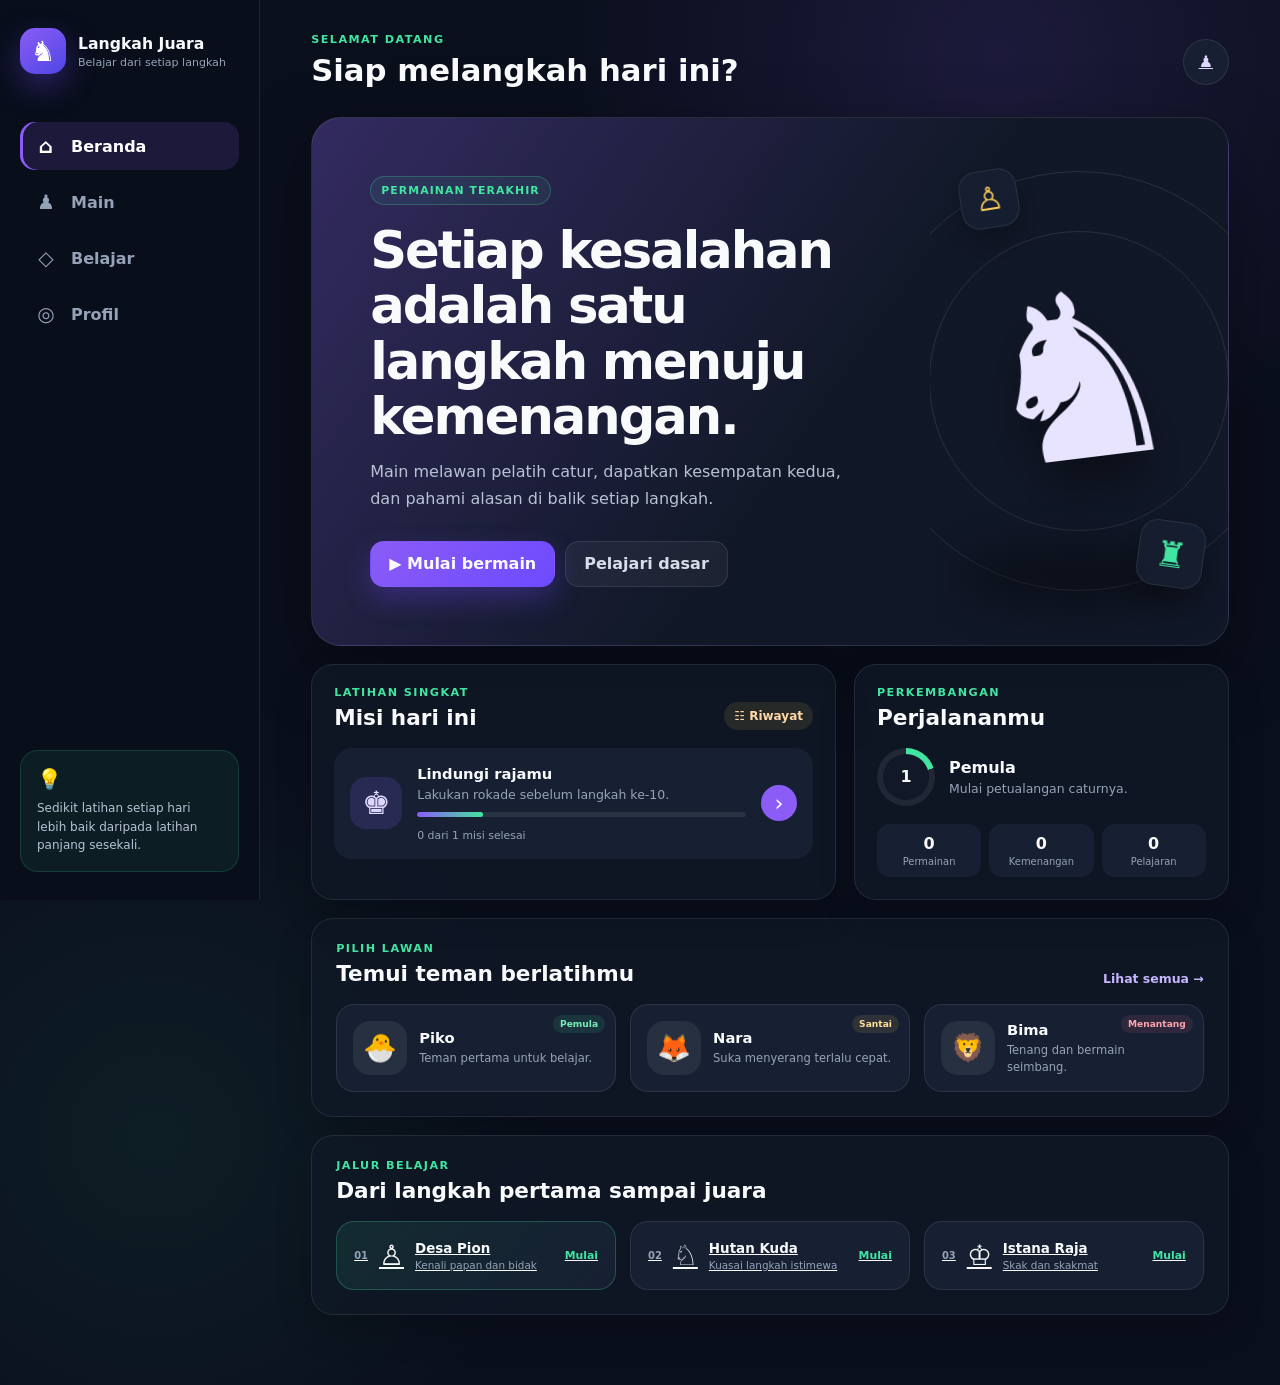
==== commit a2d87b42: "Add PWA metadata to Langkah Juara pages" ====
--- a/index.html
+++ b/index.html
@@ -7,7 +7,7 @@
   <meta name="description" content="Belajar dan bermain catur dengan pelatih yang ramah untuk pemula.">
   <title>Langkah Juara — Belajar Catur</title>
   <link rel="stylesheet" href="style.css">
-</head>
+<link rel="manifest" href="manifest.webmanifest"><link rel="icon" href="icon.svg" type="image/svg+xml"></head>
 <body>
   <div class="app-shell">
     <aside class="sidebar" aria-label="Navigasi utama">
@@ -149,13 +149,13 @@
             <span class="lesson-number">02</span>
             <span class="lesson-icon">♘</span>
             <span><strong>Hutan Kuda</strong><small>Kuasai langkah istimewa</small></span>
-            <b>🔒</b>
+            <b>Mulai</b>
           </a>
           <a class="lesson-card" href="pelajaran.html?lesson=raja">
             <span class="lesson-number">03</span>
             <span class="lesson-icon">♔</span>
             <span><strong>Istana Raja</strong><small>Skak dan skakmat</small></span>
-            <b>🔒</b>
+            <b>Mulai</b>
           </a>
         </div>
       </section>
